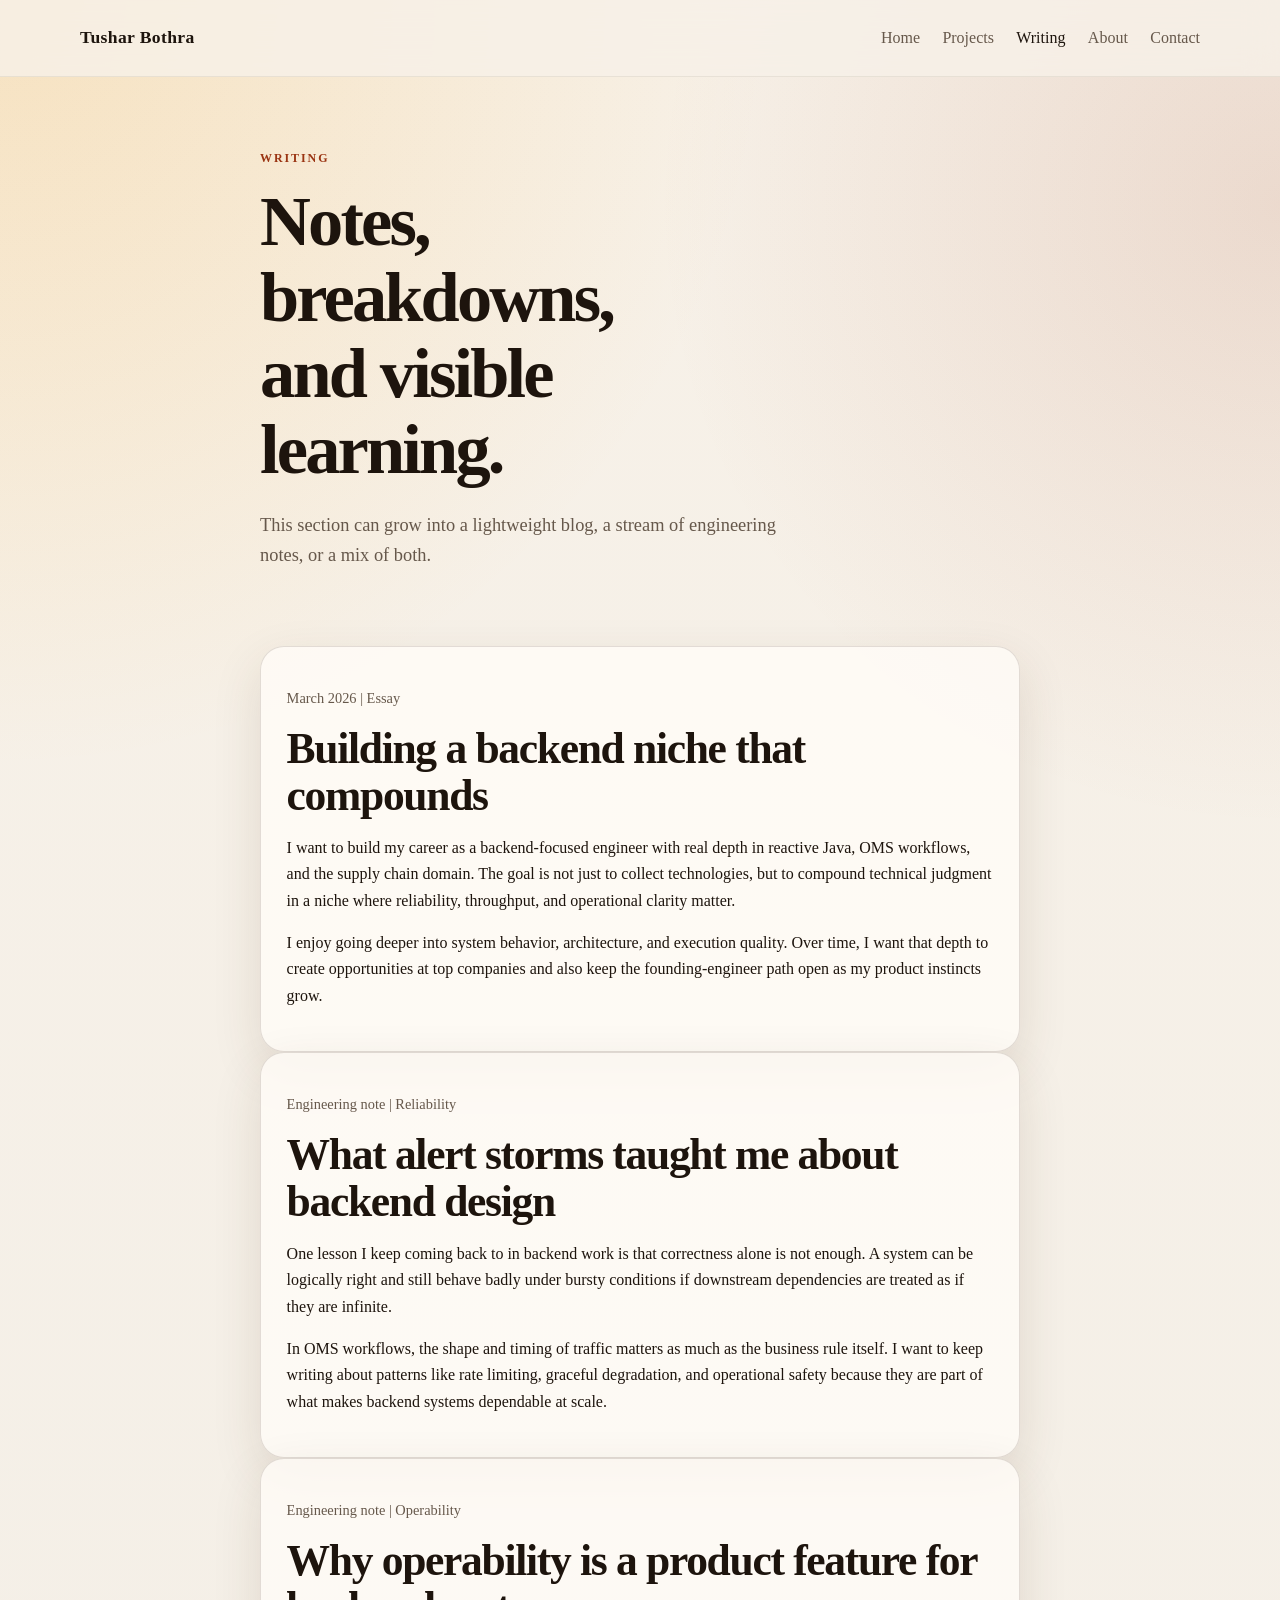
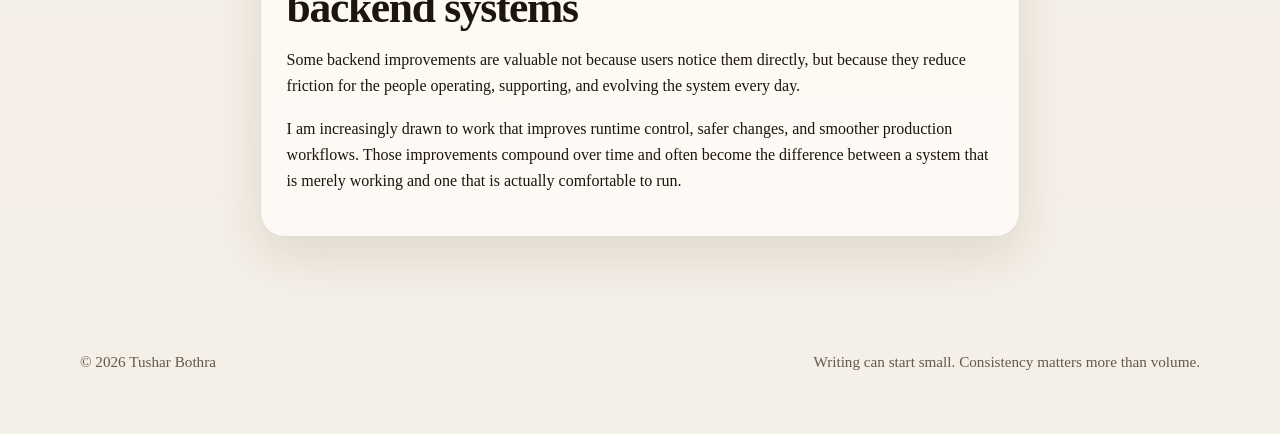
==== writing.html @ 440bdc46 "proof of work website" ====
<!DOCTYPE html>
<html lang="en">

<head>
    <meta charset="UTF-8">
    <meta name="viewport" content="width=device-width, initial-scale=1.0">
    <title>Writing | Tushar Bothra</title>
    <meta name="description" content="Engineering notes, essays, and proof-of-work updates by Tushar Bothra.">
    <link rel="stylesheet" href="style.css">
</head>

<body>
    <header class="site-header">
        <div class="container nav-shell">
            <a class="brand" href="index.html">Tushar Bothra</a>
            <nav class="site-nav" aria-label="Primary">
				<a href="index.html">Home</a>
                <a href="projects.html">Projects</a>
                <a href="writing.html" aria-current="page">Writing</a>
                <a href="about.html">About</a>
                <a href="mailto:tusharbothra13@gmail.com">Contact</a>
            </nav>
        </div>
    </header>

    <main class="page-main">
        <section class="page-hero">
            <div class="container narrow">
                <p class="eyebrow">Writing</p>
                <h1>Notes, breakdowns, and visible learning.</h1>
                <p class="lead">
                    This section can grow into a lightweight blog, a stream of engineering notes, or a mix of both.
                </p>
            </div>
        </section>

        <section class="section">
            <div class="container narrow">
                <article class="writing-card">
                    <p class="meta">March 2026 | Essay</p>
                    <h2>Building a backend niche that compounds</h2>
                    <p>
                        I want to build my career as a backend-focused engineer with real depth in reactive Java,
                        OMS workflows, and the supply chain domain. The goal is not just to collect technologies, but
                        to compound technical judgment in a niche where reliability, throughput, and operational clarity matter.
                    </p>
                    <p>
                        I enjoy going deeper into system behavior, architecture, and execution quality. 
						Over time, I want that depth to create opportunities at
                        top companies and also keep the founding-engineer path open as my product instincts grow.
                    </p>
                </article>

                <article class="writing-card">
                    <p class="meta">Engineering note | Reliability</p>
                    <h2>What alert storms taught me about backend design</h2>
                    <p>
                        One lesson I keep coming back to in backend work is that correctness alone is not enough.
                        A system can be logically right and still behave badly under bursty conditions if downstream
                        dependencies are treated as if they are infinite.
                    </p>
                    <p>
                        In OMS workflows, the shape and timing of traffic matters as much as the business rule itself.
                        I want to keep writing about patterns like rate limiting, graceful degradation, and operational
                        safety because they are part of what makes backend systems dependable at scale.
                    </p>
                </article>

                <article class="writing-card">
                    <p class="meta">Engineering note | Operability</p>
                    <h2>Why operability is a product feature for backend systems</h2>
                    <p>
                        Some backend improvements are valuable not because users notice them directly, but because they
                        reduce friction for the people operating, supporting, and evolving the system every day.
                    </p>
                    <p>
                        I am increasingly drawn to work that improves runtime control, safer changes, and smoother
                        production workflows. Those improvements compound over time and often become the difference
                        between a system that is merely working and one that is actually comfortable to run.
                    </p>
                </article>
            </div>
        </section>
    </main>

    <footer class="site-footer">
        <div class="container footer-shell">
            <p>&copy; 2026 Tushar Bothra</p>
            <p>Writing can start small. Consistency matters more than volume.</p>
        </div>
    </footer>
</body>

</html>
---- style.css ----
:root {
    --bg: #f4efe7;
    --bg-alt: #efe5d6;
    --surface: rgba(255, 252, 247, 0.82);
    --surface-strong: #fffaf2;
    --border: rgba(70, 52, 33, 0.15);
    --text: #1d140d;
    --muted: #66584b;
    --accent: #9a3412;
    --accent-soft: #f59e0b;
    --shadow: 0 18px 50px rgba(74, 47, 18, 0.12);
    --max-width: 1120px;
    --narrow-width: 760px;
}

* {
    box-sizing: border-box;
}

html {
    scroll-behavior: smooth;
}

body {
    margin: 0;
    font-family: Georgia, "Times New Roman", serif;
    color: var(--text);
    background:
        radial-gradient(circle at top left, rgba(245, 158, 11, 0.18), transparent 32%),
        radial-gradient(circle at right 10%, rgba(154, 52, 18, 0.12), transparent 28%),
        linear-gradient(180deg, #f7f1e8 0%, var(--bg) 100%);
    line-height: 1.65;
}

a {
    color: inherit;
}

img {
    max-width: 100%;
    display: block;
}

.container {
    width: min(calc(100% - 2rem), var(--max-width));
    margin: 0 auto;
}

.narrow {
    width: min(calc(100% - 2rem), var(--narrow-width));
}

.site-header {
    position: sticky;
    top: 0;
    z-index: 20;
    backdrop-filter: blur(16px);
    background: rgba(247, 241, 232, 0.82);
    border-bottom: 1px solid rgba(70, 52, 33, 0.08);
}

.nav-shell {
    display: flex;
    align-items: center;
    justify-content: space-between;
    gap: 1rem;
    min-height: 76px;
}

.brand {
    font-size: 1.1rem;
    font-weight: 700;
    text-decoration: none;
    letter-spacing: 0.02em;
}

.site-nav {
    display: flex;
    flex-wrap: wrap;
    gap: 1rem 1.4rem;
}

.site-nav a {
    text-decoration: none;
    color: var(--muted);
    transition: color 180ms ease;
}

.site-nav a:hover,
.site-nav a[aria-current="page"] {
    color: var(--text);
}

.hero,
.page-hero {
    padding: 4.5rem 0 2.5rem;
}

.hero-grid {
    display: grid;
    grid-template-columns: 1.4fr 0.9fr;
    gap: 2rem;
    align-items: start;
}

.eyebrow {
    margin: 0 0 0.9rem;
    text-transform: uppercase;
    letter-spacing: 0.16em;
    font-size: 0.75rem;
    color: var(--accent);
    font-weight: 700;
}

h1,
h2,
h3 {
    font-weight: 700;
    line-height: 1.08;
    margin: 0;
}

h1 {
    font-size: clamp(2.8rem, 7vw, 5.6rem);
    letter-spacing: -0.04em;
    max-width: 12ch;
}

.page-hero h1 {
    max-width: 13ch;
    font-size: clamp(2.4rem, 6vw, 4.4rem);
}

h2 {
    font-size: clamp(1.9rem, 3.4vw, 3rem);
    letter-spacing: -0.03em;
}

h3 {
    font-size: 1.35rem;
    margin-bottom: 0.5rem;
}

.lead {
    font-size: 1.15rem;
    max-width: 58ch;
    color: var(--muted);
    margin: 1.4rem 0 0;
}

.hero-actions,
.inline-links,
.tag-row,
.tag-cloud {
    display: flex;
    flex-wrap: wrap;
    gap: 0.9rem;
}

.hero-actions {
    margin-top: 1.8rem;
}

.button {
    display: inline-flex;
    align-items: center;
    justify-content: center;
    border-radius: 999px;
    padding: 0.78rem 1.3rem;
    text-decoration: none;
    border: 1px solid transparent;
    transition: transform 180ms ease, background 180ms ease, color 180ms ease;
}

.button:hover {
    transform: translateY(-1px);
}

.button-primary {
    background: var(--text);
    color: #fff8f0;
}

.button-secondary {
    border-color: var(--border);
    background: rgba(255, 250, 242, 0.66);
}

.inline-links {
    margin-top: 1.35rem;
}

.inline-links a,
.text-link,
.list-card a {
    color: var(--accent);
}

.hero-panel,
.sidebar-card,
.content-card,
.project-card,
.writing-card,
.feature-card,
.list-card,
.timeline-item {
    background: var(--surface);
    border: 1px solid var(--border);
    border-radius: 24px;
    box-shadow: var(--shadow);
}

.hero-panel,
.sidebar-card {
    padding: 1.6rem;
}

.panel-label,
.meta {
    color: var(--muted);
    font-size: 0.9rem;
}

.signal-list,
.clean-list {
    padding-left: 1.15rem;
}

.panel-note,
.placeholder {
    color: var(--accent);
}

.section {
    padding: 2.2rem 0 4rem;
}

.section-alt {
    background: linear-gradient(180deg, rgba(239, 229, 214, 0.48), rgba(239, 229, 214, 0.18));
    border-top: 1px solid rgba(70, 52, 33, 0.06);
    border-bottom: 1px solid rgba(70, 52, 33, 0.06);
}

.section-heading {
    margin-bottom: 1.7rem;
}

.project-section-gap {
    margin-top: 3.2rem;
}

.card-grid {
    display: grid;
    gap: 1.4rem;
}

.card-grid-featured {
    grid-template-columns: repeat(3, minmax(0, 1fr));
}

.feature-card,
.list-card,
.project-card,
.writing-card,
.content-card {
    padding: 1.6rem;
}

.stack-list {
    display: grid;
    gap: 1rem;
}

.split-layout {
    display: grid;
    grid-template-columns: minmax(0, 1.3fr) minmax(280px, 0.7fr);
    gap: 1.6rem;
    align-items: start;
}

.timeline {
    display: grid;
    gap: 1rem;
}

.timeline-item {
    padding: 1.35rem 1.45rem;
}

.section-cta {
    margin-top: 1.25rem;
}

.project-grid {
    display: grid;
    grid-template-columns: repeat(2, minmax(0, 1fr));
    gap: 1.4rem;
}

.tag-row span,
.tag-cloud span {
    display: inline-flex;
    align-items: center;
    border-radius: 999px;
    padding: 0.45rem 0.8rem;
    background: rgba(157, 52, 18, 0.08);
    border: 1px solid rgba(157, 52, 18, 0.1);
    color: #7c2d12;
    font-size: 0.9rem;
}

.page-main {
    min-height: calc(100vh - 160px);
}

.site-footer {
    padding: 2rem 0 2.8rem;
}

.footer-shell {
    display: flex;
    justify-content: space-between;
    gap: 1rem;
    flex-wrap: wrap;
    color: var(--muted);
    font-size: 0.95rem;
}

@media (max-width: 920px) {
    .hero-grid,
    .split-layout,
    .card-grid-featured,
    .project-grid {
        grid-template-columns: 1fr;
    }

    h1,
    .page-hero h1 {
        max-width: 100%;
    }

    .nav-shell {
        padding: 0.75rem 0;
    }
}

@media (max-width: 640px) {
    .container,
    .narrow {
        width: min(calc(100% - 1.25rem), var(--max-width));
    }

    .site-header {
        position: static;
    }

    .nav-shell {
        align-items: flex-start;
        flex-direction: column;
        gap: 0.7rem;
    }

    .hero,
    .page-hero {
        padding-top: 2.8rem;
    }

    .feature-card,
    .list-card,
    .project-card,
    .writing-card,
    .content-card,
    .hero-panel,
    .sidebar-card,
    .timeline-item {
        border-radius: 20px;
    }
}
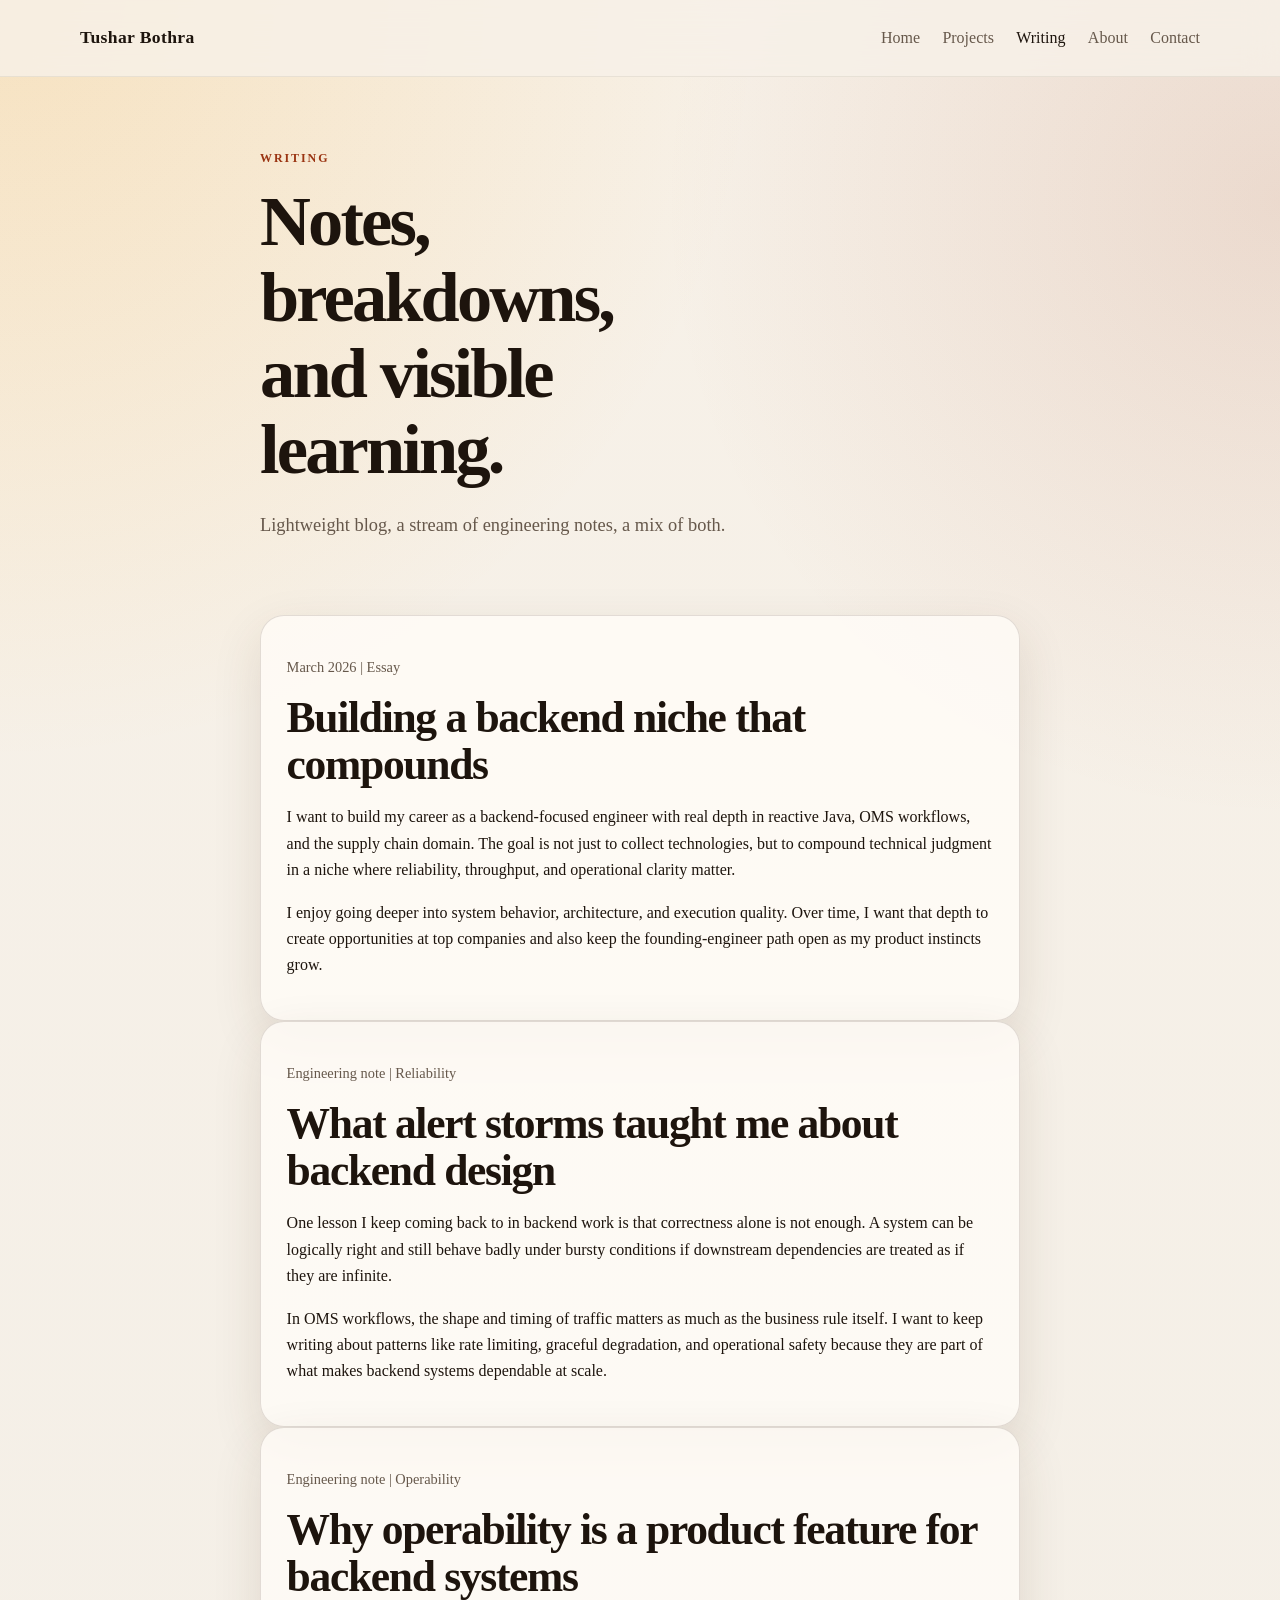
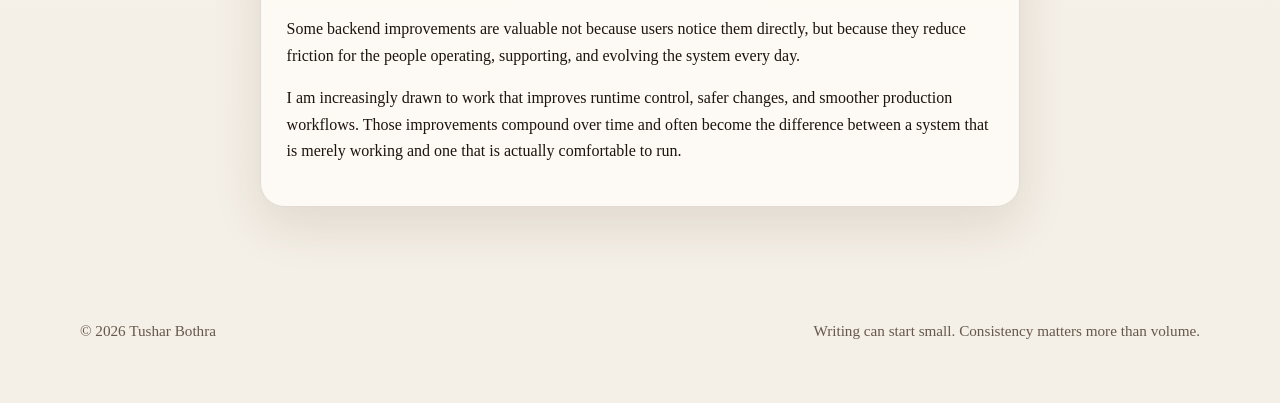
==== commit 06343ef7: "minor fixes" ====
--- a/writing.html
+++ b/writing.html
@@ -29,7 +29,7 @@
                 <p class="eyebrow">Writing</p>
                 <h1>Notes, breakdowns, and visible learning.</h1>
                 <p class="lead">
-                    This section can grow into a lightweight blog, a stream of engineering notes, or a mix of both.
+                    Lightweight blog, a stream of engineering notes, a mix of both.
                 </p>
             </div>
         </section>
